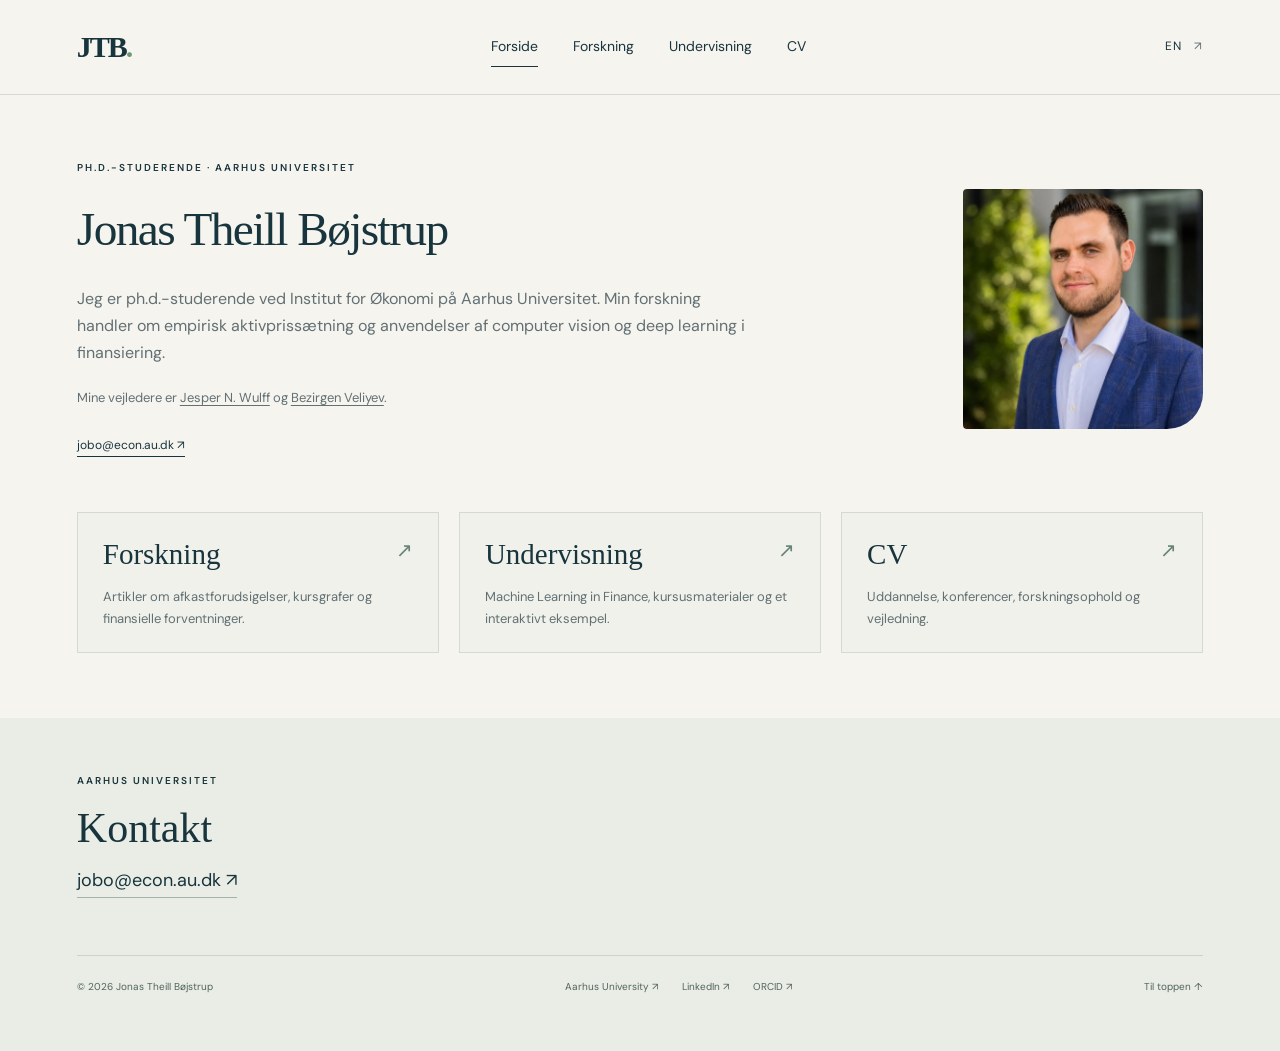
==== da/index.html @ d11fe2b4 "Publish approved bilingual academic website" ====
<!doctype html><html lang="da"><head><meta charset="utf-8"><meta name="viewport" content="width=device-width,initial-scale=1"><title>Home — Jonas Theill Bøjstrup</title><meta name="description" content="Jonas Theill Bøjstrup — ph.d.-studerende på Aarhus Universitet. Empirisk aktivprissætning, computer vision og kunstig intelligens."><meta name="theme-color" content="#142f38"><meta property="og:title" content="Jonas Theill Bøjstrup · Home"><meta property="og:description" content="Jonas Theill Bøjstrup — ph.d.-studerende på Aarhus Universitet. Empirisk aktivprissætning, computer vision og kunstig intelligens."><meta property="og:image" content="https://theill95.github.io/assets/portrait.webp"><meta property="og:type" content="website"><link rel="canonical" href="https://theill95.github.io/da/index.html"><link rel="alternate" hreflang="en" href="https://theill95.github.io/index.html"><link rel="alternate" hreflang="da" href="https://theill95.github.io/da/index.html"><link rel="icon" href="../assets/favicon.svg" type="image/svg+xml"><link rel="stylesheet" href="../assets/style.css"><script src="../assets/site.js" defer></script></head><body id="top"><a class="skip" href="#main">Gå til indhold</a><header class="header"><a class="wordmark" href="index.html" aria-label="Jonas Theill Bøjstrup, forside">JTB<span class="wordmark-dot">.</span></a><nav aria-label="Hovedmenu"><a class="active" href="index.html">Forside</a><a class="" href="research.html">Forskning</a><a class="" href="teaching.html">Undervisning</a><a class="" href="cv.html">CV</a></nav><a class="language" href="../index.html" lang="en" aria-label="Read in English">EN <span>↗</span></a></header><main id="main"><section class="hero home-hero"><div class="hero-copy"><span class="eyebrow">Ph.d.-studerende · Aarhus Universitet</span><h1 class="person-name">Jonas Theill Bøjstrup</h1><p class="hero-description">Jeg er ph.d.-studerende ved Institut for Økonomi på Aarhus Universitet. Min forskning handler om empirisk aktivprissætning og anvendelser af computer vision og deep learning i finansiering.</p><p class="home-supervisors">Mine vejledere er <a class="" href="https://jespernwulff.github.io/">Jesper N. Wulff</a> og <a class="" href="https://sites.google.com/site/bezirgenveliyev/">Bezirgen Veliyev</a>.</p><a class="quiet-link" href="mailto:jobo@econ.au.dk">jobo@econ.au.dk ↗</a></div><div class="portrait-wrap"><img src="../assets/portrait.webp" alt="Jonas Theill Bøjstrup" width="1000" height="1000" fetchpriority="high"></div></section><section class="home-links" aria-label="Læs mere"><a class="home-card" href="research.html"><h2>Forskning<span aria-hidden="true">↗</span></h2><p>Artikler om afkastforudsigelser, kursgrafer og finansielle forventninger.</p></a><a class="home-card" href="teaching.html"><h2>Undervisning<span aria-hidden="true">↗</span></h2><p>Machine Learning in Finance, kursusmaterialer og et interaktivt eksempel.</p></a><a class="home-card" href="cv.html"><h2>CV<span aria-hidden="true">↗</span></h2><p>Uddannelse, konferencer, forskningsophold og vejledning.</p></a></section></main><footer><div><span class="eyebrow">Aarhus Universitet</span><h2>Kontakt</h2><a class="contact-link" href="mailto:jobo@econ.au.dk">jobo@econ.au.dk ↗</a></div><div class="footer-bottom"><span>© 2026 Jonas Theill Bøjstrup</span><div><a class="" href="https://www.au.dk/en/show/person/jobo%40econ.au.dk">Aarhus University ↗</a><a class="" href="https://www.linkedin.com/in/jonas-theill-b%C3%B8jstrup-bb6993201/">LinkedIn ↗</a><a class="" href="https://orcid.org/0009-0007-3066-4237">ORCID ↗</a></div><a href="#top">Til toppen ↑</a></div></footer><div id="notice" role="status" aria-live="polite"></div></body></html>
---- assets/style.css ----
@import url('https://fonts.googleapis.com/css2?family=DM+Sans:wght@400;500;600;700&family=Manrope:wght@400;500;600;700&display=swap');
:root{--ink:#18343c;--paper:#f6f4ef;--muted:#627074;--line:#d5d9d2;--accent:#bdd5b1}*{box-sizing:border-box}html{scroll-behavior:smooth;scroll-padding-top:30px}body{margin:0;background:var(--paper);color:var(--ink);font-family:'DM Sans',Arial,sans-serif;font-size:16px;line-height:1.65}a{color:inherit;text-decoration:none}button{font:inherit;color:inherit;cursor:pointer}a,button{touch-action:manipulation}a:focus-visible,button:focus-visible{outline:3px solid #9b642e;outline-offset:6px}a:hover{text-decoration:underline;text-underline-offset:5px}.header{max-width:1440px;margin:auto;padding:27px 6%;display:flex;align-items:center;justify-content:space-between;border-bottom:1px solid var(--line)}.wordmark{font:bold 30px Georgia;letter-spacing:-2px}.wordmark-dot{color:#719674}.header nav{display:flex;gap:35px;font-size:14px}.header nav a{padding:8px 0}.header nav .active{border-bottom:1px solid var(--ink)}.language{font-size:12px;letter-spacing:1px}.language span{margin-left:8px;color:var(--muted)}main{max-width:1440px;margin:auto}.hero{padding:65px 6% 70px;display:grid;grid-template-columns:1.1fr 1fr;gap:7%;align-items:center}.eyebrow{text-transform:uppercase;letter-spacing:2px;font-size:10px;font-weight:600;display:block}.dot{display:inline-block;width:6px;height:6px;background:#799679;border-radius:50%;margin:0 8px 1px 0}h1,h2,h3,p{margin-top:0}h1,h2{font-weight:400}h1{font-family:Georgia,serif;font-size:clamp(54px,6.2vw,89px);line-height:1.05;letter-spacing:-4px;margin:25px 0 29px}h1 em,h2 em{font-weight:400}h1 em{color:#658477}.hero-lead{font-size:23px;line-height:1.4;letter-spacing:-.5px;margin-bottom:20px}.hero-description{font-size:14px;color:var(--muted);max-width:390px;line-height:1.8}.hero-actions{display:flex;gap:26px;align-items:center;margin-top:30px}.button{display:inline-flex;align-items:center;justify-content:center;background:var(--ink);color:white;padding:13px 22px;font-size:12px;border:1px solid var(--ink);transition:background .2s}.button:hover{background:#33535b;text-decoration:none}.quiet-link{font-size:12px;border-bottom:1px solid var(--ink);padding-bottom:3px}.portrait-wrap{position:relative}.portrait-wrap img{display:block;width:100%;height:540px;object-fit:cover;object-position:52% center;border-radius:2px 2px 100px 2px}.portrait-caption{display:flex;justify-content:space-between;font-size:9px;text-transform:uppercase;letter-spacing:1.6px;margin-top:16px;color:var(--muted)}.discipline-band{border-top:1px solid var(--line);border-bottom:1px solid var(--line);margin:0 6%;padding:23px 0;display:flex;justify-content:space-between;gap:15px;text-transform:uppercase;letter-spacing:1.5px;font-size:10px}.discipline-band span+span:before{content:'·';margin-right:30px;color:#6f8e76}.section{padding:80px 6%}.section-heading{display:grid;grid-template-columns:1fr 2fr 1.25fr;gap:35px;align-items:start;margin-bottom:48px}.section-heading .eyebrow{padding-top:12px}.section-title{font:42px/1.15 Georgia;letter-spacing:-1.2px}.section-heading p{font-size:13px;color:var(--muted);padding-top:10px}.paper{display:grid;grid-template-columns:15% 1fr;gap:25px;border-top:1px solid var(--line);padding:35px 0 39px}.paper-number{font:italic 27px Georgia;color:#8b9b8b}.paper h2{font:32px/1.2 Georgia;letter-spacing:-.5px;max-width:770px;margin:13px 0}.subtitle{display:block;font-size:23px;margin-top:6px;letter-spacing:0}.authors{font-size:12px;color:var(--muted);margin:0 0 16px}.paper-summary{max-width:660px;font-size:14px;line-height:1.8;margin-bottom:20px}.paper-links{display:flex;align-items:center;gap:25px;font-size:11px;flex-wrap:wrap}.paper-links a{border-bottom:1px solid var(--line);padding-bottom:3px}.text-button{border:0;background:none;padding:0;font-size:11px;text-decoration:underline;text-underline-offset:4px}.status{color:var(--muted)}.teaching-feature{background:var(--ink);color:var(--paper);margin:0 6%;padding:60px;display:grid;grid-template-columns:1.2fr 1fr;gap:70px}.teaching-feature h2{font:46px/1.15 Georgia;letter-spacing:-1px;margin:22px 0}.teaching-feature p{font-size:14px;color:#c8d0ce;max-width:410px}.light{background:var(--accent);border-color:var(--accent);color:var(--ink);margin-top:12px}.light:hover{background:#d0e1c6}.course-art{border:1px solid #58716c;display:flex;flex-direction:column;justify-content:space-between;padding:28px;background:linear-gradient(145deg,#28464d,#18343c)}.course-art .mono{font:16px monospace;color:#bdd5b1}.course-art p{font:46px/1.12 Georgia;margin:25px 0;color:#edf0e8;letter-spacing:1px}.course-art em{color:var(--accent)}.art-caption{font-size:8px;letter-spacing:1.5px}.about-strip{margin:0 6%;padding:80px 0;display:grid;grid-template-columns:1fr 3fr;gap:35px}.about-strip h2{font:36px/1.2 Georgia}.about-strip p{font-size:14px;max-width:650px;color:var(--muted)}.about-strip p a{text-decoration:underline}.about-strip .eyebrow{padding-top:8px}footer{background:#e9ede5;padding:55px max(6%,calc((100vw - 1267px)/2));}footer h2{font:42px Georgia;margin:14px 0}.contact-link{font-size:18px;border-bottom:1px solid #a4b3a7;padding-bottom:5px}.footer-bottom{display:flex;justify-content:space-between;gap:25px;border-top:1px solid #cbd3c8;margin-top:60px;padding-top:23px;font-size:10px;color:#51635c}.footer-bottom div{display:flex;gap:24px}.page-intro{padding:75px 6% 45px}.page-intro h1{font-size:68px;max-width:1000px}.page-intro p{max-width:660px;color:var(--muted);font-size:17px}.research-list{padding-top:10px}.course-detail{margin:0 6%;padding:40px 0 65px;border-top:1px solid var(--line)}.course-detail h2{font:40px Georgia;margin:18px 0}.course-detail>p{max-width:720px}.course-items{display:grid;grid-template-columns:repeat(3,1fr);gap:40px;margin:40px 0}.course-items span{font:italic 25px Georgia;color:#839782}.course-items h3{font-size:17px;margin:12px 0}.course-items p{font-size:13px;color:var(--muted)}.cv-section{margin:0 6%;padding:35px 0;border-top:1px solid var(--line)}.cv-section>h2{font:32px Georgia;margin-bottom:30px}.cv-row{display:grid;grid-template-columns:23% 1fr;gap:30px;margin-bottom:25px}.cv-date{font-size:13px}.cv-date small{display:block;color:var(--muted);font-size:11px}.cv-row h3{font-weight:500;font-size:16px;margin-bottom:3px}.cv-row p,.supervisors{font-size:13px;color:var(--muted)}.supervisors a{text-decoration:underline}.cv-section .paper h2{font-size:24px}.cv-section .paper .subtitle{font-size:19px}.cv-section .paper{grid-template-columns:8% 1fr}.cv-section .paper-summary{display:none}.skip{position:absolute;top:-100px;left:15px;background:white;padding:10px;z-index:10}.skip:focus{top:10px}#notice{position:fixed;bottom:25px;left:50%;transform:translateX(-50%);background:var(--ink);color:white;padding:10px 20px;opacity:0;pointer-events:none;font-size:13px}#notice.show{opacity:1}
@media(min-width:1500px){.portrait-wrap img{height:570px}}@media(max-width:850px){.hero{gap:5%;padding-top:45px}h1{font-size:60px}.portrait-wrap img{height:480px}.hero-lead{font-size:20px}.discipline-band{flex-wrap:wrap;justify-content:flex-start;gap:16px 25px}.discipline-band span+span:before{display:none}.section-heading{grid-template-columns:1fr 2fr}.section-heading>p{grid-column:2}.section-heading{gap:10px 25px}.teaching-feature{padding:35px;gap:30px}.teaching-feature h2{font-size:36px}.course-art p{font-size:36px}.footer-bottom{flex-wrap:wrap}}
@media(max-width:600px){.header{padding:18px 6%;flex-wrap:wrap;gap:14px}.header nav{gap:19px;font-size:12px;order:3;width:100%;justify-content:space-between}.wordmark{font-size:26px}.hero{grid-template-columns:1fr;padding-top:32px;gap:35px}.hero h1{font-size:66px;margin:22px 0}.hero-lead br{display:block}.hero-lead{max-width:300px}.hero-lead br:after{content:' '}.hero-description{max-width:100%}.portrait-wrap img{height:auto;aspect-ratio:1.04;object-position:center}.hero-actions{gap:20px}.section{padding:50px 6%}.section-heading{display:block;margin-bottom:28px}.section-title{font-size:36px;margin:18px 0}.section-heading p{max-width:320px}.paper{grid-template-columns:30px 1fr;gap:13px;padding:28px 0}.paper h2{font-size:27px}.subtitle{font-size:20px}.paper-number{font-size:20px}.paper-links{gap:16px}.teaching-feature{grid-template-columns:1fr;padding:30px;gap:30px}.course-art{min-height:230px}.course-art p{font-size:36px}.about-strip{display:block;padding:50px 0}.about-strip h2{font-size:30px;margin-top:20px}.page-intro{padding-top:40px}.page-intro h1{font-size:49px;letter-spacing:-2px}.page-intro p{font-size:15px}.course-detail h2{font-size:32px}.course-items{grid-template-columns:1fr;gap:15px}.cv-row{grid-template-columns:1fr;gap:5px;margin-bottom:26px}.cv-date small{display:inline;margin-left:10px}.footer-bottom div{flex-wrap:wrap;gap:18px}footer h2{font-size:34px}.cv-section .paper{grid-template-columns:25px 1fr}.eyebrow{letter-spacing:1.3px}footer{padding-top:40px}.hero-lead{line-height:1.6}.hero-lead br{display:block}.hero-lead{max-width:100%}.hero-lead br{display:block}}
@media(prefers-reduced-motion:reduce){html{scroll-behavior:auto}*{transition:none!important}}@media print{body{background:white;font-size:10pt;color:black}.header,.hero-actions,footer,.paper-links,.skip,#notice{display:none}.page-intro{padding:0}.page-intro h1{font-size:32pt;letter-spacing:-1px}.cv-section{margin:0;padding:12px 0}.cv-row,.paper{break-inside:avoid}.cv-section>h2{font-size:18pt}.cv-row{margin-bottom:12px}.cv-intro p{font-size:10pt}.cv-section .paper{padding:12px 0}.page-intro em{color:black}}


/* Compact portrait and course material, October revision. */
.hero{grid-template-columns:minmax(0,1fr) 280px;gap:60px;padding-top:50px;padding-bottom:50px;max-width:1200px}
.portrait-wrap{width:280px;justify-self:end}.portrait-wrap img{width:280px;height:280px;border-radius:4px 4px 36px 4px}.portrait-caption{font-size:8px;letter-spacing:.8px}
.hero h1{font-size:clamp(48px,5vw,70px);letter-spacing:-2px}.hero-description{max-width:530px;font-size:17px;line-height:1.7}
.teaching-feature{display:block;padding:42px;background:#e9ede5;color:var(--ink)}.teaching-feature>div:first-child{max-width:760px}.teaching-feature h2{font-size:36px}.teaching-feature p{color:var(--muted);max-width:670px}.teaching-feature .light{background:var(--ink);color:white;border-color:var(--ink)}
.course-demo{margin-top:35px;padding-top:30px;border-top:1px solid var(--line);min-width:0}.course-demo h3{font:28px Georgia;margin:12px 0}.course-demo>p{font-size:14px;max-width:700px}.course-demo iframe{display:block;width:100%;height:460px;border:1px solid var(--line);background:white;border-radius:4px;margin:20px 0 14px}.course-demo>a{font-size:12px;text-decoration:underline;text-underline-offset:4px}
.page-intro h1{font-size:60px;letter-spacing:-2px}.page-intro{padding-top:50px}
@media(max-width:850px){.hero{gap:30px;grid-template-columns:minmax(0,1fr) 220px}.portrait-wrap,.portrait-wrap img{width:220px}.portrait-wrap img{height:220px}.hero h1{font-size:48px}.hero-description{font-size:15px}.portrait-caption{display:none}.course-demo iframe{height:390px}}
@media(max-width:600px){.hero{grid-template-columns:1fr;gap:25px}.portrait-wrap{justify-self:start}.portrait-wrap,.portrait-wrap img{width:180px}.portrait-wrap img{height:180px}.hero h1{font-size:48px}.teaching-feature{padding:24px}.teaching-feature h2{font-size:30px}.course-demo iframe{height:390px}.page-intro h1{font-size:46px}}

/* Short homepage with clear destinations. */
.home-hero{max-width:1440px;grid-template-columns:minmax(0,1fr) 240px;gap:50px;padding-top:65px;padding-bottom:55px}.home-hero .portrait-wrap,.home-hero .portrait-wrap img{width:240px}.home-hero .portrait-wrap img{height:240px}
.hero .person-name,.page-intro .person-name{font-size:clamp(30px,3.7vw,54px);letter-spacing:-1.6px;white-space:nowrap;font-style:normal;line-height:1.15}.home-hero .hero-description{font-size:16px;max-width:680px;margin-bottom:20px}.home-supervisors{font-size:13px;line-height:1.7;color:var(--muted);margin-bottom:22px}.home-supervisors a{text-decoration:underline;text-underline-offset:3px}
.home-links{display:grid;grid-template-columns:repeat(3,minmax(0,1fr));gap:20px;padding:0 6% 65px}.home-card{display:block;border:1px solid var(--line);padding:25px 25px 22px;background:#f0f1eb;transition:background .18s,border-color .18s}.home-card:hover{background:#e7ede1;border-color:#849984;text-decoration:none}.home-card h2{font:29px Georgia;display:flex;justify-content:space-between;gap:10px;margin:0 0 15px}.home-card h2 span{font:20px Arial;color:#658477}.home-card p{font-size:13px;line-height:1.7;color:var(--muted);margin:0}.paper h2 a:hover{color:#658477}.course-demo iframe{height:720px}
@media(max-width:1000px){.home-hero{grid-template-columns:minmax(0,1fr) 180px;gap:28px}.home-hero .portrait-wrap,.home-hero .portrait-wrap img{width:180px}.home-hero .portrait-wrap img{height:180px}.hero .person-name{font-size:clamp(28px,4vw,40px)}}
@media(max-width:850px){.home-links{gap:12px}.home-card{padding:20px}.home-card h2{font-size:25px}.course-demo iframe{height:1100px}}
@media(max-width:600px){.home-hero{grid-template-columns:1fr;padding-top:35px;gap:28px;padding-bottom:35px}.hero .person-name,.page-intro .person-name{font-size:clamp(23px,6.1vw,36px);letter-spacing:-.6px}.home-links{grid-template-columns:1fr;padding-bottom:40px}.home-card{padding:22px}.home-card h2{font-size:28px}.home-hero .hero-description{font-size:15px}.course-demo iframe{height:1140px}}
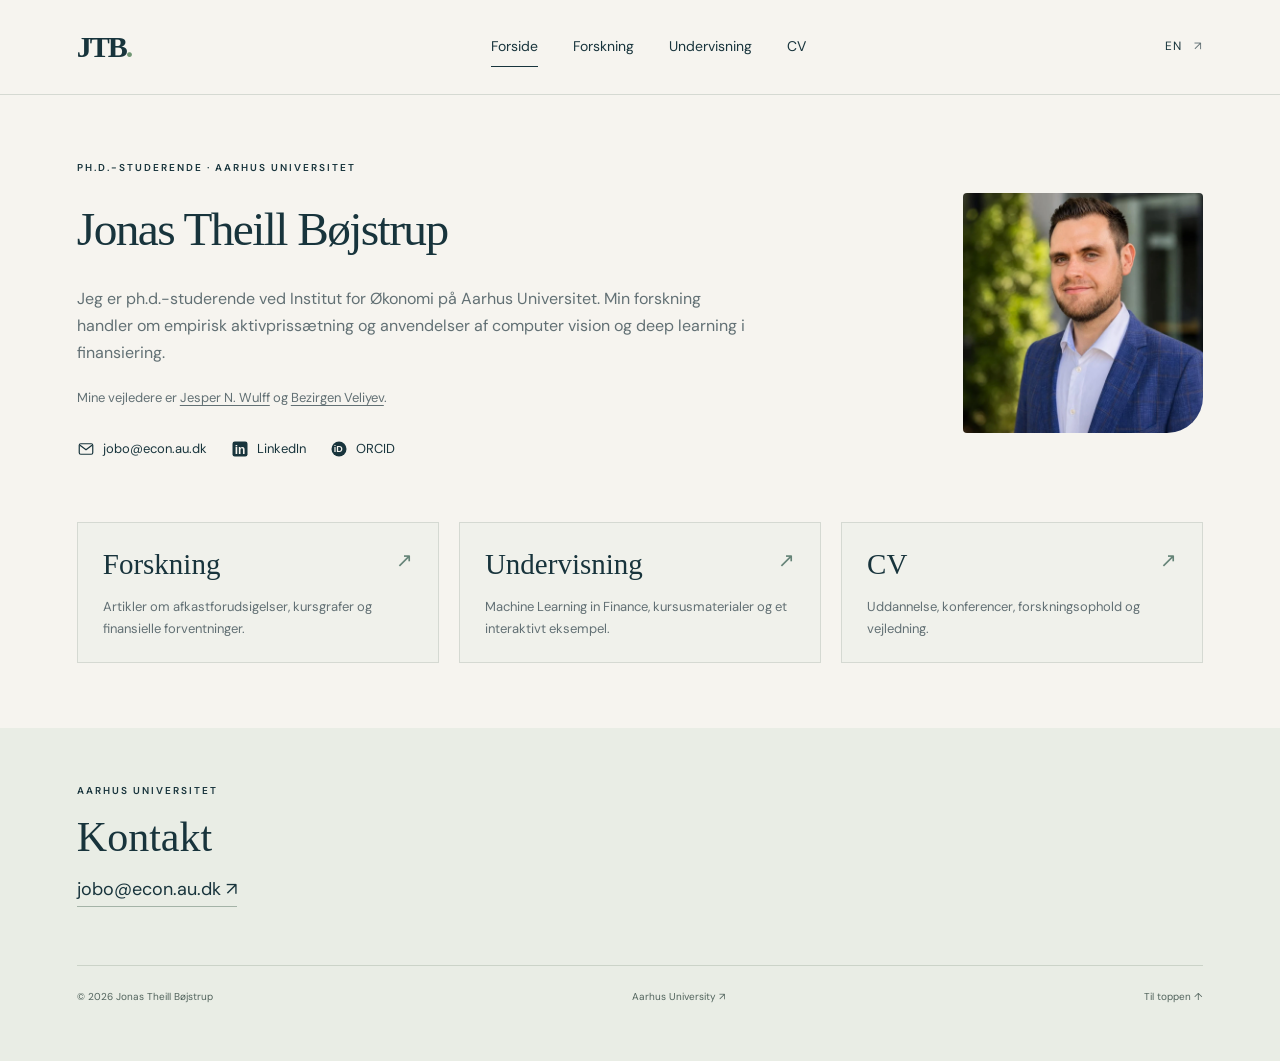
==== commit a71ababf: "Place profile links and icons beside homepage email" ====
--- a/da/index.html
+++ b/da/index.html
@@ -1 +1 @@
-<!doctype html><html lang="da"><head><meta charset="utf-8"><meta name="viewport" content="width=device-width,initial-scale=1"><title>Home — Jonas Theill Bøjstrup</title><meta name="description" content="Jonas Theill Bøjstrup — ph.d.-studerende på Aarhus Universitet. Empirisk aktivprissætning, computer vision og kunstig intelligens."><meta name="theme-color" content="#142f38"><meta property="og:title" content="Jonas Theill Bøjstrup · Home"><meta property="og:description" content="Jonas Theill Bøjstrup — ph.d.-studerende på Aarhus Universitet. Empirisk aktivprissætning, computer vision og kunstig intelligens."><meta property="og:image" content="https://theill95.github.io/assets/portrait.webp"><meta property="og:type" content="website"><link rel="canonical" href="https://theill95.github.io/da/index.html"><link rel="alternate" hreflang="en" href="https://theill95.github.io/index.html"><link rel="alternate" hreflang="da" href="https://theill95.github.io/da/index.html"><link rel="icon" href="../assets/favicon.svg" type="image/svg+xml"><link rel="stylesheet" href="../assets/style.css"><script src="../assets/site.js" defer></script></head><body id="top"><a class="skip" href="#main">Gå til indhold</a><header class="header"><a class="wordmark" href="index.html" aria-label="Jonas Theill Bøjstrup, forside">JTB<span class="wordmark-dot">.</span></a><nav aria-label="Hovedmenu"><a class="active" href="index.html">Forside</a><a class="" href="research.html">Forskning</a><a class="" href="teaching.html">Undervisning</a><a class="" href="cv.html">CV</a></nav><a class="language" href="../index.html" lang="en" aria-label="Read in English">EN <span>↗</span></a></header><main id="main"><section class="hero home-hero"><div class="hero-copy"><span class="eyebrow">Ph.d.-studerende · Aarhus Universitet</span><h1 class="person-name">Jonas Theill Bøjstrup</h1><p class="hero-description">Jeg er ph.d.-studerende ved Institut for Økonomi på Aarhus Universitet. Min forskning handler om empirisk aktivprissætning og anvendelser af computer vision og deep learning i finansiering.</p><p class="home-supervisors">Mine vejledere er <a class="" href="https://jespernwulff.github.io/">Jesper N. Wulff</a> og <a class="" href="https://sites.google.com/site/bezirgenveliyev/">Bezirgen Veliyev</a>.</p><a class="quiet-link" href="mailto:jobo@econ.au.dk">jobo@econ.au.dk ↗</a></div><div class="portrait-wrap"><img src="../assets/portrait.webp" alt="Jonas Theill Bøjstrup" width="1000" height="1000" fetchpriority="high"></div></section><section class="home-links" aria-label="Læs mere"><a class="home-card" href="research.html"><h2>Forskning<span aria-hidden="true">↗</span></h2><p>Artikler om afkastforudsigelser, kursgrafer og finansielle forventninger.</p></a><a class="home-card" href="teaching.html"><h2>Undervisning<span aria-hidden="true">↗</span></h2><p>Machine Learning in Finance, kursusmaterialer og et interaktivt eksempel.</p></a><a class="home-card" href="cv.html"><h2>CV<span aria-hidden="true">↗</span></h2><p>Uddannelse, konferencer, forskningsophold og vejledning.</p></a></section></main><footer><div><span class="eyebrow">Aarhus Universitet</span><h2>Kontakt</h2><a class="contact-link" href="mailto:jobo@econ.au.dk">jobo@econ.au.dk ↗</a></div><div class="footer-bottom"><span>© 2026 Jonas Theill Bøjstrup</span><div><a class="" href="https://www.au.dk/en/show/person/jobo%40econ.au.dk">Aarhus University ↗</a><a class="" href="https://www.linkedin.com/in/jonas-theill-b%C3%B8jstrup-bb6993201/">LinkedIn ↗</a><a class="" href="https://orcid.org/0009-0007-3066-4237">ORCID ↗</a></div><a href="#top">Til toppen ↑</a></div></footer><div id="notice" role="status" aria-live="polite"></div></body></html>+<!doctype html><html lang="da"><head><meta charset="utf-8"><meta name="viewport" content="width=device-width,initial-scale=1"><title>Home — Jonas Theill Bøjstrup</title><meta name="description" content="Jonas Theill Bøjstrup — ph.d.-studerende på Aarhus Universitet. Empirisk aktivprissætning, computer vision og kunstig intelligens."><meta name="theme-color" content="#142f38"><meta property="og:title" content="Jonas Theill Bøjstrup · Home"><meta property="og:description" content="Jonas Theill Bøjstrup — ph.d.-studerende på Aarhus Universitet. Empirisk aktivprissætning, computer vision og kunstig intelligens."><meta property="og:image" content="https://theill95.github.io/assets/portrait.webp"><meta property="og:type" content="website"><link rel="canonical" href="https://theill95.github.io/da/index.html"><link rel="alternate" hreflang="en" href="https://theill95.github.io/index.html"><link rel="alternate" hreflang="da" href="https://theill95.github.io/da/index.html"><link rel="icon" href="../assets/favicon.svg" type="image/svg+xml"><link rel="stylesheet" href="../assets/style.css"><script src="../assets/site.js" defer></script></head><body id="top"><a class="skip" href="#main">Gå til indhold</a><header class="header"><a class="wordmark" href="index.html" aria-label="Jonas Theill Bøjstrup, forside">JTB<span class="wordmark-dot">.</span></a><nav aria-label="Hovedmenu"><a class="active" href="index.html">Forside</a><a class="" href="research.html">Forskning</a><a class="" href="teaching.html">Undervisning</a><a class="" href="cv.html">CV</a></nav><a class="language" href="../index.html" lang="en" aria-label="Read in English">EN <span>↗</span></a></header><main id="main"><section class="hero home-hero"><div class="hero-copy"><span class="eyebrow">Ph.d.-studerende · Aarhus Universitet</span><h1 class="person-name">Jonas Theill Bøjstrup</h1><p class="hero-description">Jeg er ph.d.-studerende ved Institut for Økonomi på Aarhus Universitet. Min forskning handler om empirisk aktivprissætning og anvendelser af computer vision og deep learning i finansiering.</p><p class="home-supervisors">Mine vejledere er <a class="" href="https://jespernwulff.github.io/">Jesper N. Wulff</a> og <a class="" href="https://sites.google.com/site/bezirgenveliyev/">Bezirgen Veliyev</a>.</p><div class="profile-links" aria-label="Kontakt og profiler"><a href="mailto:jobo@econ.au.dk"><svg viewBox="0 0 24 24" aria-hidden="true" focusable="false"><rect x="3" y="5" width="18" height="14" rx="2" fill="none" stroke="currentColor" stroke-width="1.6"/><path d="m4 7 8 6 8-6" fill="none" stroke="currentColor" stroke-width="1.6"/></svg><span>jobo@econ.au.dk</span></a><a href="https://www.linkedin.com/in/jonas-theill-b%C3%B8jstrup-bb6993201/"><svg viewBox="0 0 24 24" aria-hidden="true" focusable="false"><rect x="2" y="2" width="20" height="20" rx="3" fill="currentColor"/><text x="5" y="18" fill="#f6f4ef" font-family="Arial,sans-serif" font-size="16" font-weight="bold">in</text></svg><span>LinkedIn</span></a><a href="https://orcid.org/0009-0007-3066-4237"><svg viewBox="0 0 24 24" aria-hidden="true" focusable="false"><circle cx="12" cy="12" r="10" fill="currentColor"/><text x="5" y="16" fill="#f6f4ef" font-family="Arial,sans-serif" font-size="12" font-weight="bold">iD</text></svg><span>ORCID</span></a></div></div><div class="portrait-wrap"><img src="../assets/portrait.webp" alt="Jonas Theill Bøjstrup" width="1000" height="1000" fetchpriority="high"></div></section><section class="home-links" aria-label="Læs mere"><a class="home-card" href="research.html"><h2>Forskning<span aria-hidden="true">↗</span></h2><p>Artikler om afkastforudsigelser, kursgrafer og finansielle forventninger.</p></a><a class="home-card" href="teaching.html"><h2>Undervisning<span aria-hidden="true">↗</span></h2><p>Machine Learning in Finance, kursusmaterialer og et interaktivt eksempel.</p></a><a class="home-card" href="cv.html"><h2>CV<span aria-hidden="true">↗</span></h2><p>Uddannelse, konferencer, forskningsophold og vejledning.</p></a></section></main><footer><div><span class="eyebrow">Aarhus Universitet</span><h2>Kontakt</h2><a class="contact-link" href="mailto:jobo@econ.au.dk">jobo@econ.au.dk ↗</a></div><div class="footer-bottom"><span>© 2026 Jonas Theill Bøjstrup</span><div><a class="" href="https://www.au.dk/en/show/person/jobo%40econ.au.dk">Aarhus University ↗</a></div><a href="#top">Til toppen ↑</a></div></footer><div id="notice" role="status" aria-live="polite"></div></body></html>
--- a/assets/style.css
+++ b/assets/style.css
@@ -22,3 +22,5 @@
 @media(max-width:1000px){.home-hero{grid-template-columns:minmax(0,1fr) 180px;gap:28px}.home-hero .portrait-wrap,.home-hero .portrait-wrap img{width:180px}.home-hero .portrait-wrap img{height:180px}.hero .person-name{font-size:clamp(28px,4vw,40px)}}
 @media(max-width:850px){.home-links{gap:12px}.home-card{padding:20px}.home-card h2{font-size:25px}.course-demo iframe{height:1100px}}
 @media(max-width:600px){.home-hero{grid-template-columns:1fr;padding-top:35px;gap:28px;padding-bottom:35px}.hero .person-name,.page-intro .person-name{font-size:clamp(23px,6.1vw,36px);letter-spacing:-.6px}.home-links{grid-template-columns:1fr;padding-bottom:40px}.home-card{padding:22px}.home-card h2{font-size:28px}.home-hero .hero-description{font-size:15px}.course-demo iframe{height:1140px}}
+
+.profile-links{display:flex;flex-wrap:wrap;gap:8px 24px;margin-top:20px}.profile-links a{display:inline-flex;align-items:center;gap:8px;font-size:13px;min-height:36px}.profile-links svg{width:18px;height:18px;flex-shrink:0}.profile-links a:hover{color:#526f60;text-decoration:none}.profile-links a:hover span{text-decoration:underline;text-underline-offset:4px}@media(max-width:600px){.profile-links{gap:6px 18px}}
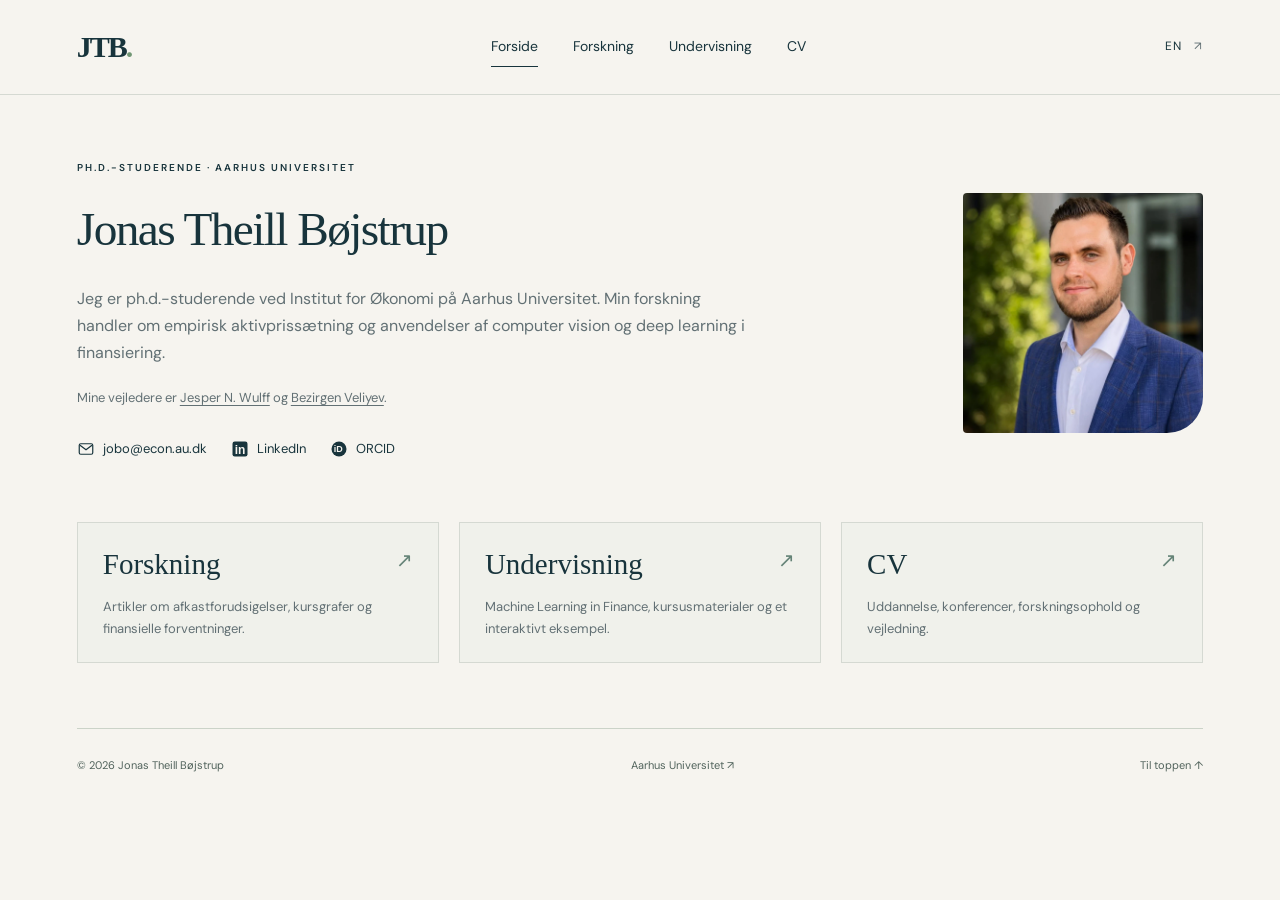
==== commit a3ad099e: "Replace large contact section with compact footer" ====
--- a/da/index.html
+++ b/da/index.html
@@ -1 +1 @@
-<!doctype html><html lang="da"><head><meta charset="utf-8"><meta name="viewport" content="width=device-width,initial-scale=1"><title>Home — Jonas Theill Bøjstrup</title><meta name="description" content="Jonas Theill Bøjstrup — ph.d.-studerende på Aarhus Universitet. Empirisk aktivprissætning, computer vision og kunstig intelligens."><meta name="theme-color" content="#142f38"><meta property="og:title" content="Jonas Theill Bøjstrup · Home"><meta property="og:description" content="Jonas Theill Bøjstrup — ph.d.-studerende på Aarhus Universitet. Empirisk aktivprissætning, computer vision og kunstig intelligens."><meta property="og:image" content="https://theill95.github.io/assets/portrait.webp"><meta property="og:type" content="website"><link rel="canonical" href="https://theill95.github.io/da/index.html"><link rel="alternate" hreflang="en" href="https://theill95.github.io/index.html"><link rel="alternate" hreflang="da" href="https://theill95.github.io/da/index.html"><link rel="icon" href="../assets/favicon.svg" type="image/svg+xml"><link rel="stylesheet" href="../assets/style.css"><script src="../assets/site.js" defer></script></head><body id="top"><a class="skip" href="#main">Gå til indhold</a><header class="header"><a class="wordmark" href="index.html" aria-label="Jonas Theill Bøjstrup, forside">JTB<span class="wordmark-dot">.</span></a><nav aria-label="Hovedmenu"><a class="active" href="index.html">Forside</a><a class="" href="research.html">Forskning</a><a class="" href="teaching.html">Undervisning</a><a class="" href="cv.html">CV</a></nav><a class="language" href="../index.html" lang="en" aria-label="Read in English">EN <span>↗</span></a></header><main id="main"><section class="hero home-hero"><div class="hero-copy"><span class="eyebrow">Ph.d.-studerende · Aarhus Universitet</span><h1 class="person-name">Jonas Theill Bøjstrup</h1><p class="hero-description">Jeg er ph.d.-studerende ved Institut for Økonomi på Aarhus Universitet. Min forskning handler om empirisk aktivprissætning og anvendelser af computer vision og deep learning i finansiering.</p><p class="home-supervisors">Mine vejledere er <a class="" href="https://jespernwulff.github.io/">Jesper N. Wulff</a> og <a class="" href="https://sites.google.com/site/bezirgenveliyev/">Bezirgen Veliyev</a>.</p><div class="profile-links" aria-label="Kontakt og profiler"><a href="mailto:jobo@econ.au.dk"><svg viewBox="0 0 24 24" aria-hidden="true" focusable="false"><rect x="3" y="5" width="18" height="14" rx="2" fill="none" stroke="currentColor" stroke-width="1.6"/><path d="m4 7 8 6 8-6" fill="none" stroke="currentColor" stroke-width="1.6"/></svg><span>jobo@econ.au.dk</span></a><a href="https://www.linkedin.com/in/jonas-theill-b%C3%B8jstrup-bb6993201/"><svg viewBox="0 0 24 24" aria-hidden="true" focusable="false"><rect x="2" y="2" width="20" height="20" rx="3" fill="currentColor"/><text x="5" y="18" fill="#f6f4ef" font-family="Arial,sans-serif" font-size="16" font-weight="bold">in</text></svg><span>LinkedIn</span></a><a href="https://orcid.org/0009-0007-3066-4237"><svg viewBox="0 0 24 24" aria-hidden="true" focusable="false"><circle cx="12" cy="12" r="10" fill="currentColor"/><text x="5" y="16" fill="#f6f4ef" font-family="Arial,sans-serif" font-size="12" font-weight="bold">iD</text></svg><span>ORCID</span></a></div></div><div class="portrait-wrap"><img src="../assets/portrait.webp" alt="Jonas Theill Bøjstrup" width="1000" height="1000" fetchpriority="high"></div></section><section class="home-links" aria-label="Læs mere"><a class="home-card" href="research.html"><h2>Forskning<span aria-hidden="true">↗</span></h2><p>Artikler om afkastforudsigelser, kursgrafer og finansielle forventninger.</p></a><a class="home-card" href="teaching.html"><h2>Undervisning<span aria-hidden="true">↗</span></h2><p>Machine Learning in Finance, kursusmaterialer og et interaktivt eksempel.</p></a><a class="home-card" href="cv.html"><h2>CV<span aria-hidden="true">↗</span></h2><p>Uddannelse, konferencer, forskningsophold og vejledning.</p></a></section></main><footer><div><span class="eyebrow">Aarhus Universitet</span><h2>Kontakt</h2><a class="contact-link" href="mailto:jobo@econ.au.dk">jobo@econ.au.dk ↗</a></div><div class="footer-bottom"><span>© 2026 Jonas Theill Bøjstrup</span><div><a class="" href="https://www.au.dk/en/show/person/jobo%40econ.au.dk">Aarhus University ↗</a></div><a href="#top">Til toppen ↑</a></div></footer><div id="notice" role="status" aria-live="polite"></div></body></html>+<!doctype html><html lang="da"><head><meta charset="utf-8"><meta name="viewport" content="width=device-width,initial-scale=1"><title>Home — Jonas Theill Bøjstrup</title><meta name="description" content="Jonas Theill Bøjstrup — ph.d.-studerende på Aarhus Universitet. Empirisk aktivprissætning, computer vision og kunstig intelligens."><meta name="theme-color" content="#142f38"><meta property="og:title" content="Jonas Theill Bøjstrup · Home"><meta property="og:description" content="Jonas Theill Bøjstrup — ph.d.-studerende på Aarhus Universitet. Empirisk aktivprissætning, computer vision og kunstig intelligens."><meta property="og:image" content="https://theill95.github.io/assets/portrait.webp"><meta property="og:type" content="website"><link rel="canonical" href="https://theill95.github.io/da/index.html"><link rel="alternate" hreflang="en" href="https://theill95.github.io/index.html"><link rel="alternate" hreflang="da" href="https://theill95.github.io/da/index.html"><link rel="icon" href="../assets/favicon.svg" type="image/svg+xml"><link rel="stylesheet" href="../assets/style.css?v=20261013-footer"><script src="../assets/site.js" defer></script></head><body id="top"><a class="skip" href="#main">Gå til indhold</a><header class="header"><a class="wordmark" href="index.html" aria-label="Jonas Theill Bøjstrup, forside">JTB<span class="wordmark-dot">.</span></a><nav aria-label="Hovedmenu"><a class="active" href="index.html">Forside</a><a class="" href="research.html">Forskning</a><a class="" href="teaching.html">Undervisning</a><a class="" href="cv.html">CV</a></nav><a class="language" href="../index.html" lang="en" aria-label="Read in English">EN <span>↗</span></a></header><main id="main"><section class="hero home-hero"><div class="hero-copy"><span class="eyebrow">Ph.d.-studerende · Aarhus Universitet</span><h1 class="person-name">Jonas Theill Bøjstrup</h1><p class="hero-description">Jeg er ph.d.-studerende ved Institut for Økonomi på Aarhus Universitet. Min forskning handler om empirisk aktivprissætning og anvendelser af computer vision og deep learning i finansiering.</p><p class="home-supervisors">Mine vejledere er <a class="" href="https://jespernwulff.github.io/">Jesper N. Wulff</a> og <a class="" href="https://sites.google.com/site/bezirgenveliyev/">Bezirgen Veliyev</a>.</p><div class="profile-links" aria-label="Kontakt og profiler"><a href="mailto:jobo@econ.au.dk"><svg width="18" height="18" viewBox="0 0 24 24" aria-hidden="true" focusable="false"><rect x="3" y="5" width="18" height="14" rx="2" fill="none" stroke="currentColor" stroke-width="1.6"/><path d="m4 7 8 6 8-6" fill="none" stroke="currentColor" stroke-width="1.6"/></svg><span>jobo@econ.au.dk</span></a><a href="https://www.linkedin.com/in/jonas-theill-b%C3%B8jstrup-bb6993201/"><svg width="18" height="18" viewBox="0 0 24 24" aria-hidden="true" focusable="false"><rect x="2" y="2" width="20" height="20" rx="3" fill="currentColor"/><text x="5" y="18" fill="#f6f4ef" font-family="Arial,sans-serif" font-size="16" font-weight="bold">in</text></svg><span>LinkedIn</span></a><a href="https://orcid.org/0009-0007-3066-4237"><svg width="18" height="18" viewBox="0 0 24 24" aria-hidden="true" focusable="false"><circle cx="12" cy="12" r="10" fill="currentColor"/><text x="5" y="16" fill="#f6f4ef" font-family="Arial,sans-serif" font-size="12" font-weight="bold">iD</text></svg><span>ORCID</span></a></div></div><div class="portrait-wrap"><img src="../assets/portrait.webp" alt="Jonas Theill Bøjstrup" width="1000" height="1000" fetchpriority="high"></div></section><section class="home-links" aria-label="Læs mere"><a class="home-card" href="research.html"><h2>Forskning<span aria-hidden="true">↗</span></h2><p>Artikler om afkastforudsigelser, kursgrafer og finansielle forventninger.</p></a><a class="home-card" href="teaching.html"><h2>Undervisning<span aria-hidden="true">↗</span></h2><p>Machine Learning in Finance, kursusmaterialer og et interaktivt eksempel.</p></a><a class="home-card" href="cv.html"><h2>CV<span aria-hidden="true">↗</span></h2><p>Uddannelse, konferencer, forskningsophold og vejledning.</p></a></section></main><footer class="compact-footer"><div class="footer-bottom"><span>© 2026 Jonas Theill Bøjstrup</span><div><a class="" href="https://www.au.dk/en/show/person/jobo%40econ.au.dk">Aarhus Universitet ↗</a></div><a href="#top">Til toppen ↑</a></div></footer><div id="notice" role="status" aria-live="polite"></div></body></html>
--- a/assets/style.css
+++ b/assets/style.css
@@ -24,3 +24,5 @@
 @media(max-width:600px){.home-hero{grid-template-columns:1fr;padding-top:35px;gap:28px;padding-bottom:35px}.hero .person-name,.page-intro .person-name{font-size:clamp(23px,6.1vw,36px);letter-spacing:-.6px}.home-links{grid-template-columns:1fr;padding-bottom:40px}.home-card{padding:22px}.home-card h2{font-size:28px}.home-hero .hero-description{font-size:15px}.course-demo iframe{height:1140px}}
 
 .profile-links{display:flex;flex-wrap:wrap;gap:8px 24px;margin-top:20px}.profile-links a{display:inline-flex;align-items:center;gap:8px;font-size:13px;min-height:36px}.profile-links svg{width:18px;height:18px;flex-shrink:0}.profile-links a:hover{color:#526f60;text-decoration:none}.profile-links a:hover span{text-decoration:underline;text-underline-offset:4px}@media(max-width:600px){.profile-links{gap:6px 18px}}
+
+footer.compact-footer{padding:0 max(6%,calc((100vw - 1267px)/2));background:transparent}.compact-footer .footer-bottom{margin-top:0;padding:22px 0 26px;font-size:11px;align-items:center}.compact-footer .footer-bottom a{display:inline-flex;align-items:center;min-height:28px}@media(max-width:600px){.compact-footer .footer-bottom{gap:10px 20px}.compact-footer .footer-bottom>span{width:100%}.compact-footer .footer-bottom>div{gap:8px 18px;flex-wrap:wrap}}
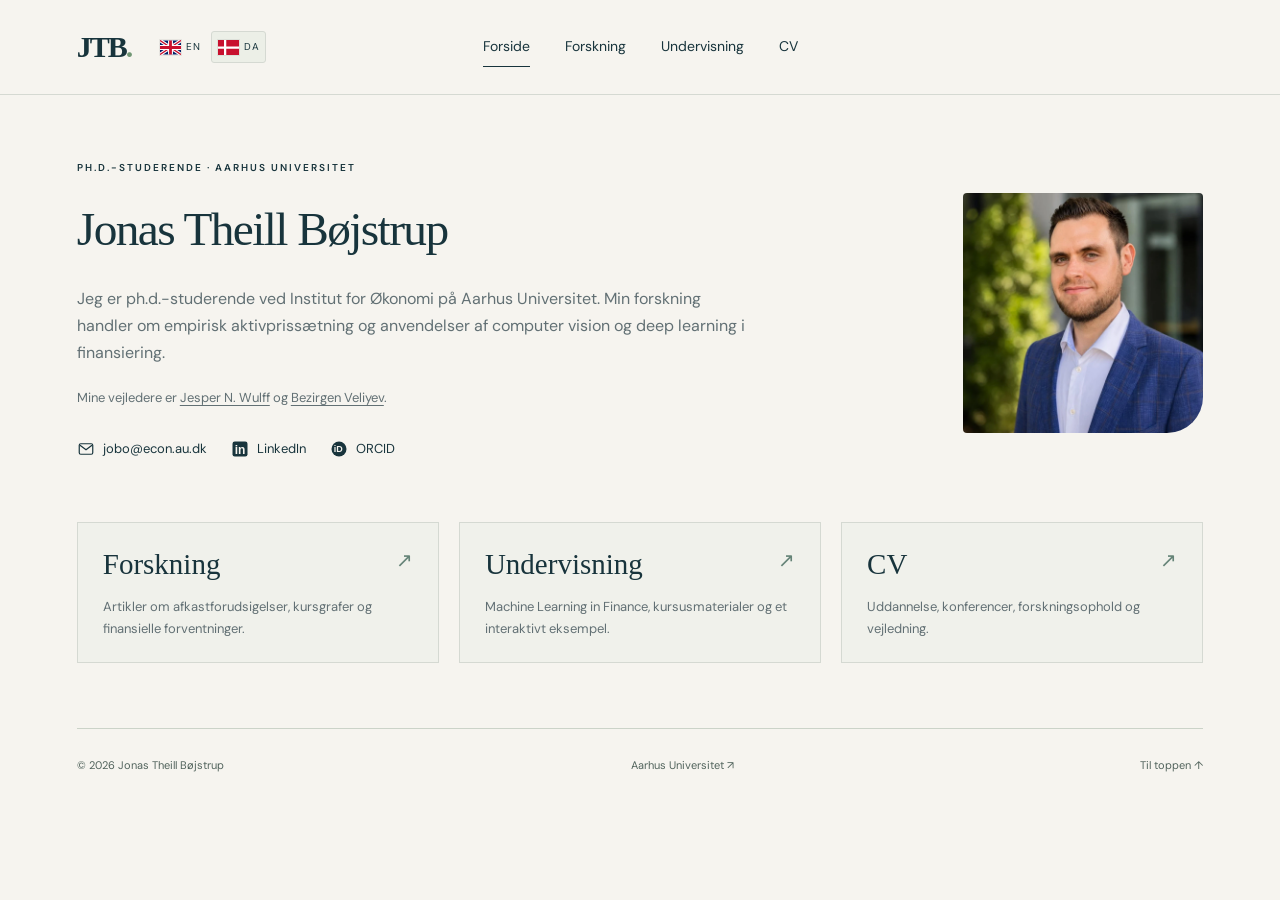
==== commit c2c1f99a: "Unify navigation underlines and add flag language selector" ====
--- a/da/index.html
+++ b/da/index.html
@@ -1 +1 @@
-<!doctype html><html lang="da"><head><meta charset="utf-8"><meta name="viewport" content="width=device-width,initial-scale=1"><title>Home — Jonas Theill Bøjstrup</title><meta name="description" content="Jonas Theill Bøjstrup — ph.d.-studerende på Aarhus Universitet. Empirisk aktivprissætning, computer vision og kunstig intelligens."><meta name="theme-color" content="#142f38"><meta property="og:title" content="Jonas Theill Bøjstrup · Home"><meta property="og:description" content="Jonas Theill Bøjstrup — ph.d.-studerende på Aarhus Universitet. Empirisk aktivprissætning, computer vision og kunstig intelligens."><meta property="og:image" content="https://theill95.github.io/assets/portrait.webp"><meta property="og:type" content="website"><link rel="canonical" href="https://theill95.github.io/da/index.html"><link rel="alternate" hreflang="en" href="https://theill95.github.io/index.html"><link rel="alternate" hreflang="da" href="https://theill95.github.io/da/index.html"><link rel="icon" href="../assets/favicon.svg" type="image/svg+xml"><link rel="stylesheet" href="../assets/style.css?v=20261013-footer"><script src="../assets/site.js" defer></script></head><body id="top"><a class="skip" href="#main">Gå til indhold</a><header class="header"><a class="wordmark" href="index.html" aria-label="Jonas Theill Bøjstrup, forside">JTB<span class="wordmark-dot">.</span></a><nav aria-label="Hovedmenu"><a class="active" href="index.html">Forside</a><a class="" href="research.html">Forskning</a><a class="" href="teaching.html">Undervisning</a><a class="" href="cv.html">CV</a></nav><a class="language" href="../index.html" lang="en" aria-label="Read in English">EN <span>↗</span></a></header><main id="main"><section class="hero home-hero"><div class="hero-copy"><span class="eyebrow">Ph.d.-studerende · Aarhus Universitet</span><h1 class="person-name">Jonas Theill Bøjstrup</h1><p class="hero-description">Jeg er ph.d.-studerende ved Institut for Økonomi på Aarhus Universitet. Min forskning handler om empirisk aktivprissætning og anvendelser af computer vision og deep learning i finansiering.</p><p class="home-supervisors">Mine vejledere er <a class="" href="https://jespernwulff.github.io/">Jesper N. Wulff</a> og <a class="" href="https://sites.google.com/site/bezirgenveliyev/">Bezirgen Veliyev</a>.</p><div class="profile-links" aria-label="Kontakt og profiler"><a href="mailto:jobo@econ.au.dk"><svg width="18" height="18" viewBox="0 0 24 24" aria-hidden="true" focusable="false"><rect x="3" y="5" width="18" height="14" rx="2" fill="none" stroke="currentColor" stroke-width="1.6"/><path d="m4 7 8 6 8-6" fill="none" stroke="currentColor" stroke-width="1.6"/></svg><span>jobo@econ.au.dk</span></a><a href="https://www.linkedin.com/in/jonas-theill-b%C3%B8jstrup-bb6993201/"><svg width="18" height="18" viewBox="0 0 24 24" aria-hidden="true" focusable="false"><rect x="2" y="2" width="20" height="20" rx="3" fill="currentColor"/><text x="5" y="18" fill="#f6f4ef" font-family="Arial,sans-serif" font-size="16" font-weight="bold">in</text></svg><span>LinkedIn</span></a><a href="https://orcid.org/0009-0007-3066-4237"><svg width="18" height="18" viewBox="0 0 24 24" aria-hidden="true" focusable="false"><circle cx="12" cy="12" r="10" fill="currentColor"/><text x="5" y="16" fill="#f6f4ef" font-family="Arial,sans-serif" font-size="12" font-weight="bold">iD</text></svg><span>ORCID</span></a></div></div><div class="portrait-wrap"><img src="../assets/portrait.webp" alt="Jonas Theill Bøjstrup" width="1000" height="1000" fetchpriority="high"></div></section><section class="home-links" aria-label="Læs mere"><a class="home-card" href="research.html"><h2>Forskning<span aria-hidden="true">↗</span></h2><p>Artikler om afkastforudsigelser, kursgrafer og finansielle forventninger.</p></a><a class="home-card" href="teaching.html"><h2>Undervisning<span aria-hidden="true">↗</span></h2><p>Machine Learning in Finance, kursusmaterialer og et interaktivt eksempel.</p></a><a class="home-card" href="cv.html"><h2>CV<span aria-hidden="true">↗</span></h2><p>Uddannelse, konferencer, forskningsophold og vejledning.</p></a></section></main><footer class="compact-footer"><div class="footer-bottom"><span>© 2026 Jonas Theill Bøjstrup</span><div><a class="" href="https://www.au.dk/en/show/person/jobo%40econ.au.dk">Aarhus Universitet ↗</a></div><a href="#top">Til toppen ↑</a></div></footer><div id="notice" role="status" aria-live="polite"></div></body></html>+<!doctype html><html lang="da"><head><meta charset="utf-8"><meta name="viewport" content="width=device-width,initial-scale=1"><title>Home — Jonas Theill Bøjstrup</title><meta name="description" content="Jonas Theill Bøjstrup — ph.d.-studerende på Aarhus Universitet. Empirisk aktivprissætning, computer vision og kunstig intelligens."><meta name="theme-color" content="#142f38"><meta property="og:title" content="Jonas Theill Bøjstrup · Home"><meta property="og:description" content="Jonas Theill Bøjstrup — ph.d.-studerende på Aarhus Universitet. Empirisk aktivprissætning, computer vision og kunstig intelligens."><meta property="og:image" content="https://theill95.github.io/assets/portrait.webp"><meta property="og:type" content="website"><link rel="canonical" href="https://theill95.github.io/da/index.html"><link rel="alternate" hreflang="en" href="https://theill95.github.io/index.html"><link rel="alternate" hreflang="da" href="https://theill95.github.io/da/index.html"><link rel="icon" href="../assets/favicon.svg" type="image/svg+xml"><link rel="stylesheet" href="../assets/style.css?v=20261013-nav"><script src="../assets/site.js" defer></script></head><body id="top"><a class="skip" href="#main">Gå til indhold</a><header class="header"><div class="header-left"><a class="wordmark" href="index.html" aria-label="Jonas Theill Bøjstrup, forside">JTB<span class="wordmark-dot">.</span></a><div class="language-switch" aria-label="Sprog"><a class="language-option" href="../index.html" lang="en" hreflang="en" aria-label="Read in English"><svg viewBox="0 0 30 20" width="21" height="15" aria-hidden="true" focusable="false"><path fill="#012169" d="M0 0h30v20H0z"/><path stroke="#fff" stroke-width="5" d="m0 0 30 20M30 0 0 20"/><path stroke="#c8102e" stroke-width="2" d="m0 0 30 20M30 0 0 20"/><path stroke="#fff" stroke-width="7" d="M15 0v20M0 10h30"/><path stroke="#c8102e" stroke-width="4" d="M15 0v20M0 10h30"/></svg><span>EN</span></a><a class="language-option selected" href="index.html" lang="da" hreflang="da" aria-label="Læs på dansk" aria-current="true"><svg viewBox="0 0 28 20" width="21" height="15" aria-hidden="true" focusable="false"><path fill="#c8102e" d="M0 0h28v20H0z"/><path fill="#fff" d="M8 0h3v20H8zM0 8.5h28v3H0z"/></svg><span>DA</span></a></div></div><nav aria-label="Hovedmenu"><a href="index.html" class="active" aria-current="page">Forside</a><a href="research.html">Forskning</a><a href="teaching.html">Undervisning</a><a href="cv.html">CV</a></nav></header><main id="main"><section class="hero home-hero"><div class="hero-copy"><span class="eyebrow">Ph.d.-studerende · Aarhus Universitet</span><h1 class="person-name">Jonas Theill Bøjstrup</h1><p class="hero-description">Jeg er ph.d.-studerende ved Institut for Økonomi på Aarhus Universitet. Min forskning handler om empirisk aktivprissætning og anvendelser af computer vision og deep learning i finansiering.</p><p class="home-supervisors">Mine vejledere er <a class="" href="https://jespernwulff.github.io/">Jesper N. Wulff</a> og <a class="" href="https://sites.google.com/site/bezirgenveliyev/">Bezirgen Veliyev</a>.</p><div class="profile-links" aria-label="Kontakt og profiler"><a href="mailto:jobo@econ.au.dk"><svg width="18" height="18" viewBox="0 0 24 24" aria-hidden="true" focusable="false"><rect x="3" y="5" width="18" height="14" rx="2" fill="none" stroke="currentColor" stroke-width="1.6"/><path d="m4 7 8 6 8-6" fill="none" stroke="currentColor" stroke-width="1.6"/></svg><span>jobo@econ.au.dk</span></a><a href="https://www.linkedin.com/in/jonas-theill-b%C3%B8jstrup-bb6993201/"><svg width="18" height="18" viewBox="0 0 24 24" aria-hidden="true" focusable="false"><rect x="2" y="2" width="20" height="20" rx="3" fill="currentColor"/><text x="5" y="18" fill="#f6f4ef" font-family="Arial,sans-serif" font-size="16" font-weight="bold">in</text></svg><span>LinkedIn</span></a><a href="https://orcid.org/0009-0007-3066-4237"><svg width="18" height="18" viewBox="0 0 24 24" aria-hidden="true" focusable="false"><circle cx="12" cy="12" r="10" fill="currentColor"/><text x="5" y="16" fill="#f6f4ef" font-family="Arial,sans-serif" font-size="12" font-weight="bold">iD</text></svg><span>ORCID</span></a></div></div><div class="portrait-wrap"><img src="../assets/portrait.webp" alt="Jonas Theill Bøjstrup" width="1000" height="1000" fetchpriority="high"></div></section><section class="home-links" aria-label="Læs mere"><a class="home-card" href="research.html"><h2>Forskning<span aria-hidden="true">↗</span></h2><p>Artikler om afkastforudsigelser, kursgrafer og finansielle forventninger.</p></a><a class="home-card" href="teaching.html"><h2>Undervisning<span aria-hidden="true">↗</span></h2><p>Machine Learning in Finance, kursusmaterialer og et interaktivt eksempel.</p></a><a class="home-card" href="cv.html"><h2>CV<span aria-hidden="true">↗</span></h2><p>Uddannelse, konferencer, forskningsophold og vejledning.</p></a></section></main><footer class="compact-footer"><div class="footer-bottom"><span>© 2026 Jonas Theill Bøjstrup</span><div><a class="" href="https://www.au.dk/en/show/person/jobo%40econ.au.dk">Aarhus Universitet ↗</a></div><a href="#top">Til toppen ↑</a></div></footer><div id="notice" role="status" aria-live="polite"></div></body></html>
--- a/assets/style.css
+++ b/assets/style.css
@@ -26,3 +26,11 @@
 .profile-links{display:flex;flex-wrap:wrap;gap:8px 24px;margin-top:20px}.profile-links a{display:inline-flex;align-items:center;gap:8px;font-size:13px;min-height:36px}.profile-links svg{width:18px;height:18px;flex-shrink:0}.profile-links a:hover{color:#526f60;text-decoration:none}.profile-links a:hover span{text-decoration:underline;text-underline-offset:4px}@media(max-width:600px){.profile-links{gap:6px 18px}}
 
 footer.compact-footer{padding:0 max(6%,calc((100vw - 1267px)/2));background:transparent}.compact-footer .footer-bottom{margin-top:0;padding:22px 0 26px;font-size:11px;align-items:center}.compact-footer .footer-bottom a{display:inline-flex;align-items:center;min-height:28px}@media(max-width:600px){.compact-footer .footer-bottom{gap:10px 20px}.compact-footer .footer-bottom>span{width:100%}.compact-footer .footer-bottom>div{gap:8px 18px;flex-wrap:wrap}}
+
+.draft-notice{font-size:13px;line-height:1.7;max-width:680px;padding:12px 16px;border-left:2px solid #9b815a;background:#eeeae1;color:#514735;margin:0 0 20px}.draft-notice a{text-decoration:underline;text-underline-offset:3px}
+
+/* One stable underline for hover, focus and the current page. */
+.header{display:grid;grid-template-columns:1fr auto 1fr;gap:24px}.header-left{display:flex;align-items:center;gap:22px}.header nav a{border-bottom:1px solid transparent;text-decoration:none}.header nav a:hover,.header nav a:focus-visible,.header nav a.active{border-bottom-color:var(--ink);text-decoration:none}.header nav a{transition:border-color .15s}
+.language-switch{display:flex;align-items:center;gap:4px}.language-option{display:inline-flex;align-items:center;gap:5px;min-height:32px;padding:3px 6px;font-size:10px;letter-spacing:.4px;border:1px solid transparent;border-radius:3px}.language-option svg{display:block;flex:none;box-shadow:0 0 0 1px #00000010}.language-option:hover{background:#e9ede5;text-decoration:none}.language-option.selected{border-color:var(--line);background:#ecefe7}.language-option span{color:var(--ink)}
+@media(max-width:850px){.header{display:flex;flex-wrap:wrap;justify-content:space-between;gap:16px}.header-left{gap:16px}.header nav{gap:24px}}
+@media(max-width:600px){.header-left{width:100%;justify-content:space-between}.header nav{width:100%;justify-content:space-between}.language-option{min-height:36px;padding:4px 8px}}
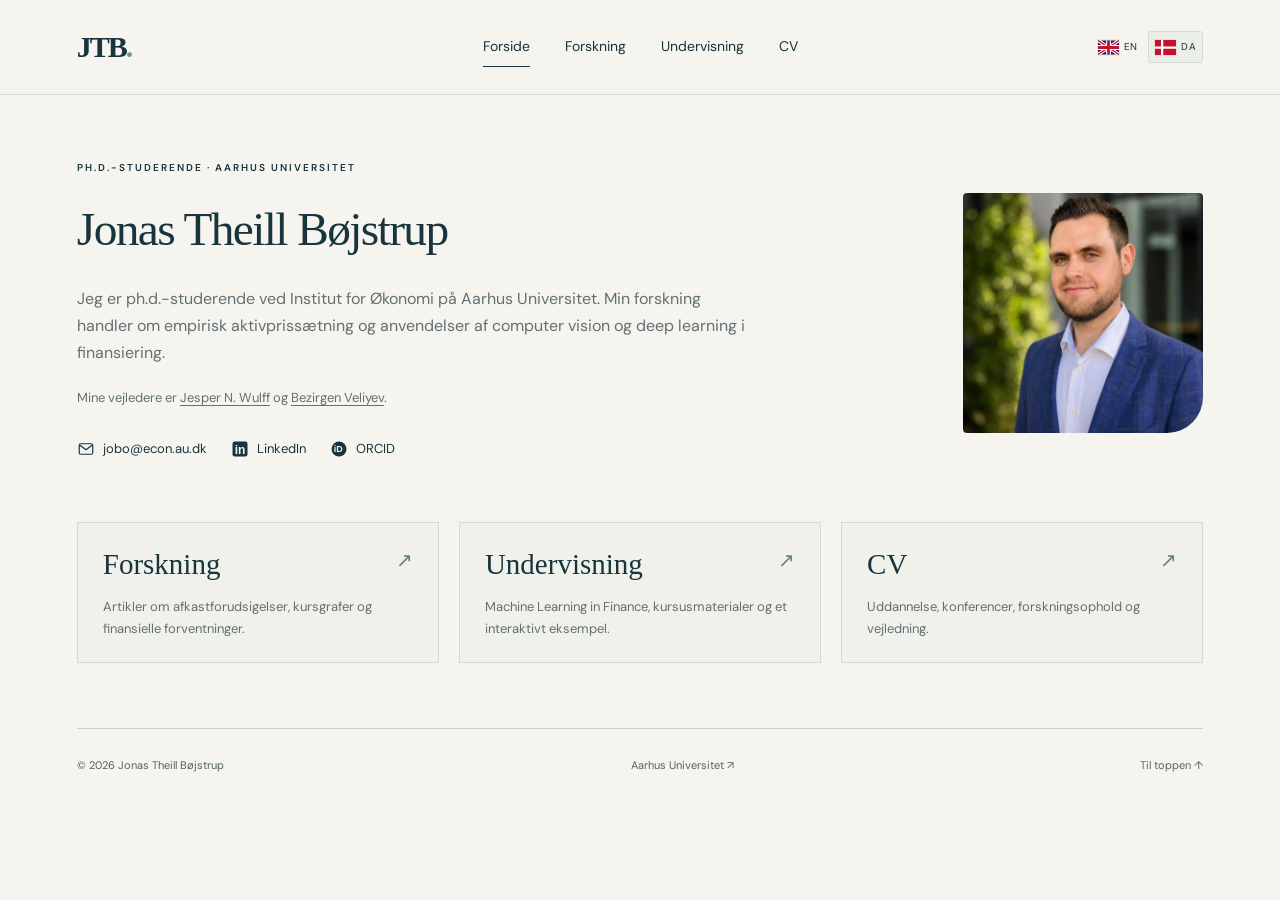
==== commit 37fb3847: "Align language flags top right across all pages" ====
--- a/da/index.html
+++ b/da/index.html
@@ -1 +1 @@
-<!doctype html><html lang="da"><head><meta charset="utf-8"><meta name="viewport" content="width=device-width,initial-scale=1"><title>Home — Jonas Theill Bøjstrup</title><meta name="description" content="Jonas Theill Bøjstrup — ph.d.-studerende på Aarhus Universitet. Empirisk aktivprissætning, computer vision og kunstig intelligens."><meta name="theme-color" content="#142f38"><meta property="og:title" content="Jonas Theill Bøjstrup · Home"><meta property="og:description" content="Jonas Theill Bøjstrup — ph.d.-studerende på Aarhus Universitet. Empirisk aktivprissætning, computer vision og kunstig intelligens."><meta property="og:image" content="https://theill95.github.io/assets/portrait.webp"><meta property="og:type" content="website"><link rel="canonical" href="https://theill95.github.io/da/index.html"><link rel="alternate" hreflang="en" href="https://theill95.github.io/index.html"><link rel="alternate" hreflang="da" href="https://theill95.github.io/da/index.html"><link rel="icon" href="../assets/favicon.svg" type="image/svg+xml"><link rel="stylesheet" href="../assets/style.css?v=20261013-nav"><script src="../assets/site.js" defer></script></head><body id="top"><a class="skip" href="#main">Gå til indhold</a><header class="header"><div class="header-left"><a class="wordmark" href="index.html" aria-label="Jonas Theill Bøjstrup, forside">JTB<span class="wordmark-dot">.</span></a><div class="language-switch" aria-label="Sprog"><a class="language-option" href="../index.html" lang="en" hreflang="en" aria-label="Read in English"><svg viewBox="0 0 30 20" width="21" height="15" aria-hidden="true" focusable="false"><path fill="#012169" d="M0 0h30v20H0z"/><path stroke="#fff" stroke-width="5" d="m0 0 30 20M30 0 0 20"/><path stroke="#c8102e" stroke-width="2" d="m0 0 30 20M30 0 0 20"/><path stroke="#fff" stroke-width="7" d="M15 0v20M0 10h30"/><path stroke="#c8102e" stroke-width="4" d="M15 0v20M0 10h30"/></svg><span>EN</span></a><a class="language-option selected" href="index.html" lang="da" hreflang="da" aria-label="Læs på dansk" aria-current="true"><svg viewBox="0 0 28 20" width="21" height="15" aria-hidden="true" focusable="false"><path fill="#c8102e" d="M0 0h28v20H0z"/><path fill="#fff" d="M8 0h3v20H8zM0 8.5h28v3H0z"/></svg><span>DA</span></a></div></div><nav aria-label="Hovedmenu"><a href="index.html" class="active" aria-current="page">Forside</a><a href="research.html">Forskning</a><a href="teaching.html">Undervisning</a><a href="cv.html">CV</a></nav></header><main id="main"><section class="hero home-hero"><div class="hero-copy"><span class="eyebrow">Ph.d.-studerende · Aarhus Universitet</span><h1 class="person-name">Jonas Theill Bøjstrup</h1><p class="hero-description">Jeg er ph.d.-studerende ved Institut for Økonomi på Aarhus Universitet. Min forskning handler om empirisk aktivprissætning og anvendelser af computer vision og deep learning i finansiering.</p><p class="home-supervisors">Mine vejledere er <a class="" href="https://jespernwulff.github.io/">Jesper N. Wulff</a> og <a class="" href="https://sites.google.com/site/bezirgenveliyev/">Bezirgen Veliyev</a>.</p><div class="profile-links" aria-label="Kontakt og profiler"><a href="mailto:jobo@econ.au.dk"><svg width="18" height="18" viewBox="0 0 24 24" aria-hidden="true" focusable="false"><rect x="3" y="5" width="18" height="14" rx="2" fill="none" stroke="currentColor" stroke-width="1.6"/><path d="m4 7 8 6 8-6" fill="none" stroke="currentColor" stroke-width="1.6"/></svg><span>jobo@econ.au.dk</span></a><a href="https://www.linkedin.com/in/jonas-theill-b%C3%B8jstrup-bb6993201/"><svg width="18" height="18" viewBox="0 0 24 24" aria-hidden="true" focusable="false"><rect x="2" y="2" width="20" height="20" rx="3" fill="currentColor"/><text x="5" y="18" fill="#f6f4ef" font-family="Arial,sans-serif" font-size="16" font-weight="bold">in</text></svg><span>LinkedIn</span></a><a href="https://orcid.org/0009-0007-3066-4237"><svg width="18" height="18" viewBox="0 0 24 24" aria-hidden="true" focusable="false"><circle cx="12" cy="12" r="10" fill="currentColor"/><text x="5" y="16" fill="#f6f4ef" font-family="Arial,sans-serif" font-size="12" font-weight="bold">iD</text></svg><span>ORCID</span></a></div></div><div class="portrait-wrap"><img src="../assets/portrait.webp" alt="Jonas Theill Bøjstrup" width="1000" height="1000" fetchpriority="high"></div></section><section class="home-links" aria-label="Læs mere"><a class="home-card" href="research.html"><h2>Forskning<span aria-hidden="true">↗</span></h2><p>Artikler om afkastforudsigelser, kursgrafer og finansielle forventninger.</p></a><a class="home-card" href="teaching.html"><h2>Undervisning<span aria-hidden="true">↗</span></h2><p>Machine Learning in Finance, kursusmaterialer og et interaktivt eksempel.</p></a><a class="home-card" href="cv.html"><h2>CV<span aria-hidden="true">↗</span></h2><p>Uddannelse, konferencer, forskningsophold og vejledning.</p></a></section></main><footer class="compact-footer"><div class="footer-bottom"><span>© 2026 Jonas Theill Bøjstrup</span><div><a class="" href="https://www.au.dk/en/show/person/jobo%40econ.au.dk">Aarhus Universitet ↗</a></div><a href="#top">Til toppen ↑</a></div></footer><div id="notice" role="status" aria-live="polite"></div></body></html>+<!doctype html><html lang="da"><head><meta charset="utf-8"><meta name="viewport" content="width=device-width,initial-scale=1"><title>Home — Jonas Theill Bøjstrup</title><meta name="description" content="Jonas Theill Bøjstrup — ph.d.-studerende på Aarhus Universitet. Empirisk aktivprissætning, computer vision og kunstig intelligens."><meta name="theme-color" content="#142f38"><meta property="og:title" content="Jonas Theill Bøjstrup · Home"><meta property="og:description" content="Jonas Theill Bøjstrup — ph.d.-studerende på Aarhus Universitet. Empirisk aktivprissætning, computer vision og kunstig intelligens."><meta property="og:image" content="https://theill95.github.io/assets/portrait.webp"><meta property="og:type" content="website"><link rel="canonical" href="https://theill95.github.io/da/index.html"><link rel="alternate" hreflang="en" href="https://theill95.github.io/index.html"><link rel="alternate" hreflang="da" href="https://theill95.github.io/da/index.html"><link rel="icon" href="../assets/favicon.svg" type="image/svg+xml"><link rel="stylesheet" href="../assets/style.css?v=20261013-nav-right"><script src="../assets/site.js" defer></script></head><body id="top"><a class="skip" href="#main">Gå til indhold</a><header class="header"><div class="header-left"><a class="wordmark" href="index.html" aria-label="Jonas Theill Bøjstrup, forside">JTB<span class="wordmark-dot">.</span></a></div><nav aria-label="Hovedmenu"><a href="index.html" class="active" aria-current="page">Forside</a><a href="research.html">Forskning</a><a href="teaching.html">Undervisning</a><a href="cv.html">CV</a></nav><div class="language-switch" aria-label="Sprog"><a class="language-option" href="../index.html" lang="en" hreflang="en" aria-label="Read in English"><svg viewBox="0 0 30 20" width="21" height="15" aria-hidden="true" focusable="false"><path fill="#012169" d="M0 0h30v20H0z"/><path stroke="#fff" stroke-width="5" d="m0 0 30 20M30 0 0 20"/><path stroke="#c8102e" stroke-width="2" d="m0 0 30 20M30 0 0 20"/><path stroke="#fff" stroke-width="7" d="M15 0v20M0 10h30"/><path stroke="#c8102e" stroke-width="4" d="M15 0v20M0 10h30"/></svg><span>EN</span></a><a class="language-option selected" href="index.html" lang="da" hreflang="da" aria-label="Læs på dansk" aria-current="true"><svg viewBox="0 0 28 20" width="21" height="15" aria-hidden="true" focusable="false"><path fill="#c8102e" d="M0 0h28v20H0z"/><path fill="#fff" d="M8 0h3v20H8zM0 8.5h28v3H0z"/></svg><span>DA</span></a></div></header><main id="main"><section class="hero home-hero"><div class="hero-copy"><span class="eyebrow">Ph.d.-studerende · Aarhus Universitet</span><h1 class="person-name">Jonas Theill Bøjstrup</h1><p class="hero-description">Jeg er ph.d.-studerende ved Institut for Økonomi på Aarhus Universitet. Min forskning handler om empirisk aktivprissætning og anvendelser af computer vision og deep learning i finansiering.</p><p class="home-supervisors">Mine vejledere er <a class="" href="https://jespernwulff.github.io/">Jesper N. Wulff</a> og <a class="" href="https://sites.google.com/site/bezirgenveliyev/">Bezirgen Veliyev</a>.</p><div class="profile-links" aria-label="Kontakt og profiler"><a href="mailto:jobo@econ.au.dk"><svg width="18" height="18" viewBox="0 0 24 24" aria-hidden="true" focusable="false"><rect x="3" y="5" width="18" height="14" rx="2" fill="none" stroke="currentColor" stroke-width="1.6"/><path d="m4 7 8 6 8-6" fill="none" stroke="currentColor" stroke-width="1.6"/></svg><span>jobo@econ.au.dk</span></a><a href="https://www.linkedin.com/in/jonas-theill-b%C3%B8jstrup-bb6993201/"><svg width="18" height="18" viewBox="0 0 24 24" aria-hidden="true" focusable="false"><rect x="2" y="2" width="20" height="20" rx="3" fill="currentColor"/><text x="5" y="18" fill="#f6f4ef" font-family="Arial,sans-serif" font-size="16" font-weight="bold">in</text></svg><span>LinkedIn</span></a><a href="https://orcid.org/0009-0007-3066-4237"><svg width="18" height="18" viewBox="0 0 24 24" aria-hidden="true" focusable="false"><circle cx="12" cy="12" r="10" fill="currentColor"/><text x="5" y="16" fill="#f6f4ef" font-family="Arial,sans-serif" font-size="12" font-weight="bold">iD</text></svg><span>ORCID</span></a></div></div><div class="portrait-wrap"><img src="../assets/portrait.webp" alt="Jonas Theill Bøjstrup" width="1000" height="1000" fetchpriority="high"></div></section><section class="home-links" aria-label="Læs mere"><a class="home-card" href="research.html"><h2>Forskning<span aria-hidden="true">↗</span></h2><p>Artikler om afkastforudsigelser, kursgrafer og finansielle forventninger.</p></a><a class="home-card" href="teaching.html"><h2>Undervisning<span aria-hidden="true">↗</span></h2><p>Machine Learning in Finance, kursusmaterialer og et interaktivt eksempel.</p></a><a class="home-card" href="cv.html"><h2>CV<span aria-hidden="true">↗</span></h2><p>Uddannelse, konferencer, forskningsophold og vejledning.</p></a></section></main><footer class="compact-footer"><div class="footer-bottom"><span>© 2026 Jonas Theill Bøjstrup</span><div><a class="" href="https://www.au.dk/en/show/person/jobo%40econ.au.dk">Aarhus Universitet ↗</a></div><a href="#top">Til toppen ↑</a></div></footer><div id="notice" role="status" aria-live="polite"></div></body></html>
--- a/assets/style.css
+++ b/assets/style.css
@@ -34,3 +34,7 @@
 .language-switch{display:flex;align-items:center;gap:4px}.language-option{display:inline-flex;align-items:center;gap:5px;min-height:32px;padding:3px 6px;font-size:10px;letter-spacing:.4px;border:1px solid transparent;border-radius:3px}.language-option svg{display:block;flex:none;box-shadow:0 0 0 1px #00000010}.language-option:hover{background:#e9ede5;text-decoration:none}.language-option.selected{border-color:var(--line);background:#ecefe7}.language-option span{color:var(--ink)}
 @media(max-width:850px){.header{display:flex;flex-wrap:wrap;justify-content:space-between;gap:16px}.header-left{gap:16px}.header nav{gap:24px}}
 @media(max-width:600px){.header-left{width:100%;justify-content:space-between}.header nav{width:100%;justify-content:space-between}.language-option{min-height:36px;padding:4px 8px}}
+
+.header{display:grid;grid-template-columns:1fr auto 1fr;gap:24px}.header-left{width:auto;justify-self:start}.language-switch{justify-self:end}
+@media(max-width:850px){.header{grid-template-columns:auto 1fr auto;gap:20px}.header nav{justify-self:center;gap:20px}}
+@media(max-width:600px){.header{grid-template-columns:1fr auto;gap:12px}.header-left{width:auto;grid-column:1;grid-row:1}.language-switch{grid-column:2;grid-row:1}.header nav{grid-column:1 / -1;grid-row:2;width:100%;justify-content:space-between}}
